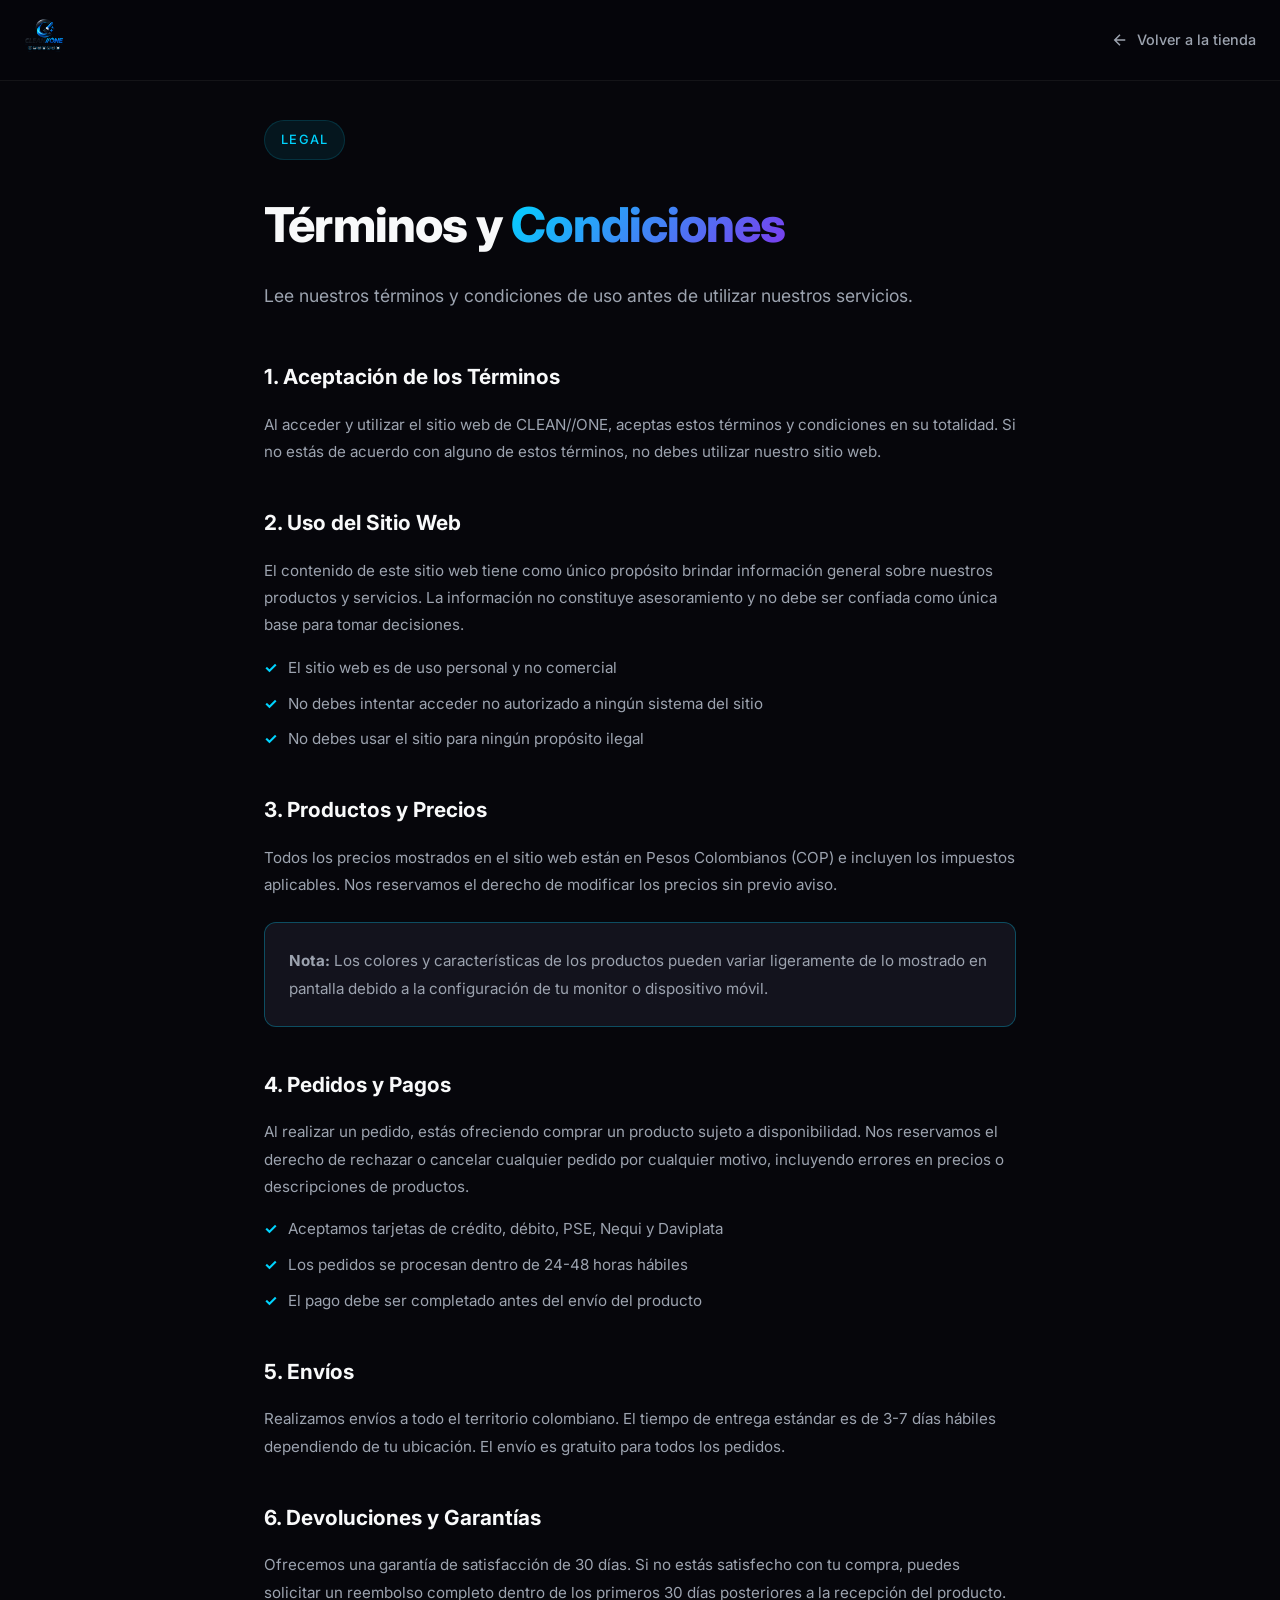
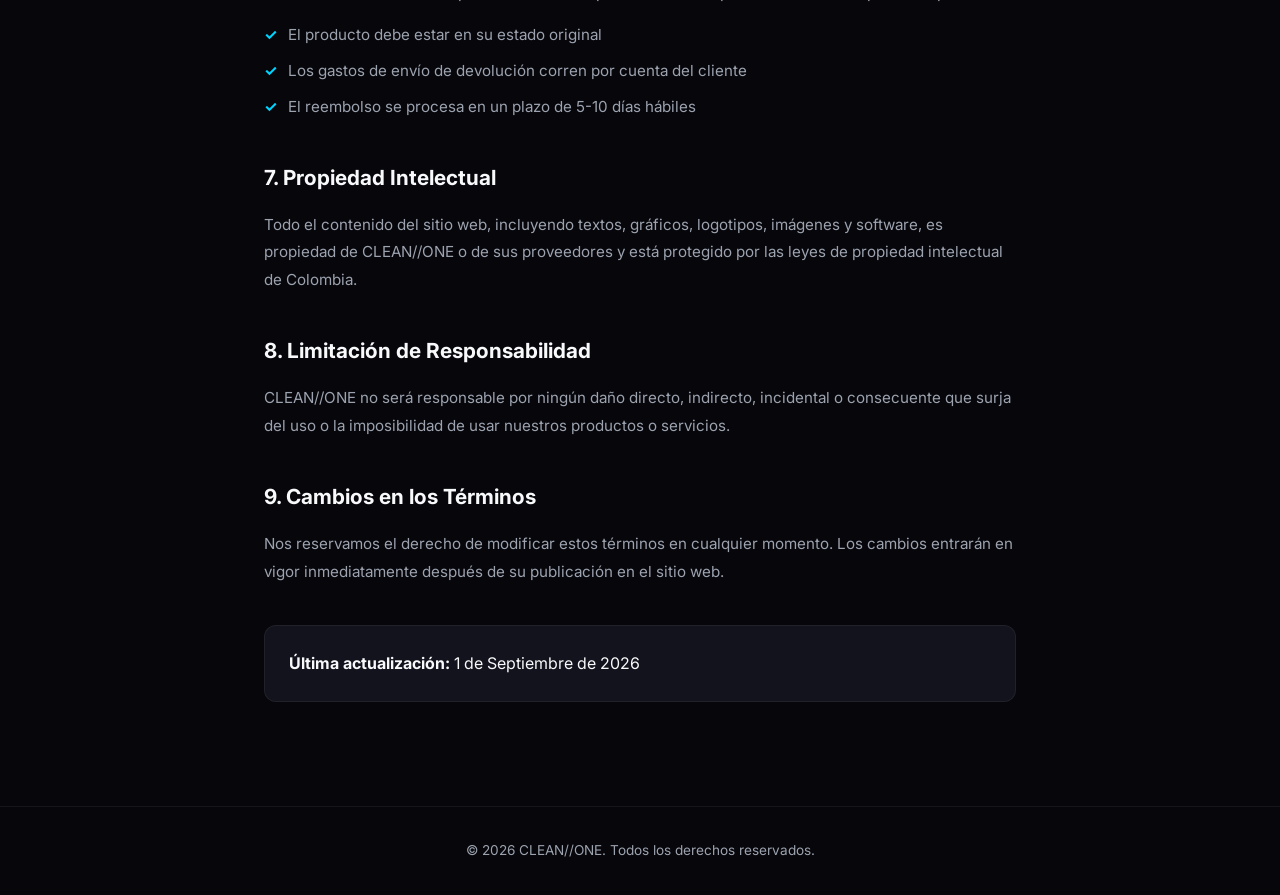
==== pages/info.html @ f703ce6a "feat: add info pages - terms, privacy, contact, support with single dynamic page" ====
<!DOCTYPE html>
<html lang="es">
<head>
    <meta charset="UTF-8">
    <meta name="viewport" content="width=device-width, initial-scale=1.0">
    <title>CLEAN//ONE - Información</title>
    <link rel="preconnect" href="https://fonts.googleapis.com">
    <link rel="preconnect" href="https://fonts.gstatic.com" crossorigin>
    <link href="https://fonts.googleapis.com/css2?family=Inter:wght@300;400;500;600;700;800&display=swap" rel="stylesheet">
    <link rel="icon" type="image/png" href="../images/logo.png">
    <style>
        :root {
            --bg-primary: #06060b;
            --bg-secondary: #0d0d14;
            --bg-card: #13131d;
            --text-primary: #f8f9fa;
            --text-secondary: #9ca3af;
            --accent-primary: #00d4ff;
            --accent-secondary: #7c3aed;
            --accent-gradient: linear-gradient(135deg, #00d4ff 0%, #7c3aed 100%);
            --border-subtle: rgba(255, 255, 255, 0.06);
        }

        * {
            margin: 0;
            padding: 0;
            box-sizing: border-box;
        }

        body {
            font-family: 'Inter', sans-serif;
            background: var(--bg-primary);
            color: var(--text-primary);
            line-height: 1.7;
        }

        ::selection {
            background: rgba(0, 212, 255, 0.3);
        }

        /* Navbar */
        .navbar {
            position: fixed;
            top: 0;
            left: 0;
            right: 0;
            z-index: 1000;
            padding: 16px 0;
            background: rgba(6, 6, 11, 0.9);
            backdrop-filter: blur(20px);
            border-bottom: 1px solid var(--border-subtle);
        }

        .nav-container {
            max-width: 1280px;
            margin: 0 auto;
            padding: 0 24px;
            display: flex;
            align-items: center;
            justify-content: space-between;
        }

        .nav-logo {
            text-decoration: none;
        }

        .nav-logo-img {
            height: 40px;
            width: auto;
        }

        .nav-back {
            display: flex;
            align-items: center;
            gap: 8px;
            color: var(--text-secondary);
            text-decoration: none;
            font-size: 0.9rem;
            font-weight: 500;
            transition: color 0.2s;
        }

        .nav-back:hover {
            color: var(--accent-primary);
        }

        .nav-back svg {
            width: 18px;
            height: 18px;
        }

        /* Content */
        .content {
            max-width: 800px;
            margin: 0 auto;
            padding: 120px 24px 80px;
        }

        .content-badge {
            display: inline-flex;
            align-items: center;
            gap: 8px;
            padding: 8px 16px;
            background: rgba(0, 212, 255, 0.08);
            border: 1px solid rgba(0, 212, 255, 0.15);
            border-radius: 9999px;
            font-size: 0.8rem;
            font-weight: 500;
            text-transform: uppercase;
            letter-spacing: 0.1em;
            color: var(--accent-primary);
            margin-bottom: 24px;
        }

        .content-title {
            font-size: clamp(2rem, 4vw, 3rem);
            font-weight: 800;
            margin-bottom: 16px;
            letter-spacing: -0.02em;
        }

        .content-title .gradient-text {
            background: var(--accent-gradient);
            -webkit-background-clip: text;
            -webkit-text-fill-color: transparent;
            background-clip: text;
        }

        .content-subtitle {
            font-size: 1.1rem;
            color: var(--text-secondary);
            margin-bottom: 48px;
            line-height: 1.7;
        }

        .content-section {
            margin-bottom: 40px;
        }

        .content-section h2 {
            font-size: 1.3rem;
            font-weight: 700;
            margin-bottom: 16px;
            color: var(--text-primary);
        }

        .content-section h3 {
            font-size: 1.1rem;
            font-weight: 600;
            margin-bottom: 12px;
            color: var(--accent-primary);
        }

        .content-section p {
            font-size: 0.95rem;
            color: var(--text-secondary);
            margin-bottom: 16px;
            line-height: 1.8;
        }

        .content-section ul {
            list-style: none;
            margin-bottom: 16px;
        }

        .content-section ul li {
            position: relative;
            padding-left: 24px;
            margin-bottom: 10px;
            font-size: 0.95rem;
            color: var(--text-secondary);
            line-height: 1.7;
        }

        .content-section ul li::before {
            content: '✓';
            position: absolute;
            left: 0;
            color: var(--accent-primary);
            font-weight: 700;
        }

        .highlight-box {
            background: var(--bg-card);
            border: 1px solid var(--border-subtle);
            border-radius: 12px;
            padding: 24px;
            margin: 24px 0;
        }

        .highlight-box.accent {
            border-color: rgba(0, 212, 255, 0.3);
        }

        .highlight-box p {
            margin-bottom: 0;
        }

        /* Contact Grid */
        .contact-grid {
            display: grid;
            grid-template-columns: repeat(auto-fit, minmax(220px, 1fr));
            gap: 20px;
            margin: 24px 0;
        }

        .contact-card {
            background: var(--bg-card);
            border: 1px solid var(--border-subtle);
            border-radius: 12px;
            padding: 24px;
            text-align: center;
            transition: all 0.3s ease;
        }

        .contact-card:hover {
            border-color: var(--accent-primary);
            transform: translateY(-4px);
        }

        .contact-icon {
            font-size: 2rem;
            margin-bottom: 12px;
        }

        .contact-card h3 {
            font-size: 1rem;
            font-weight: 600;
            margin-bottom: 8px;
        }

        .contact-card p {
            font-size: 0.85rem;
            color: var(--text-secondary);
        }

        .contact-card a {
            color: var(--accent-primary);
            text-decoration: none;
        }

        .contact-card a:hover {
            text-decoration: underline;
        }

        /* Footer */
        .footer {
            padding: 32px 0;
            border-top: 1px solid var(--border-subtle);
            text-align: center;
        }

        .footer p {
            color: var(--text-secondary);
            font-size: 0.85rem;
        }

        /* Responsive */
        @media (max-width: 768px) {
            .content {
                padding: 100px 16px 60px;
            }

            .contact-grid {
                grid-template-columns: 1fr;
            }
        }
    </style>
</head>
<body>
    <!-- NAVBAR -->
    <nav class="navbar">
        <div class="nav-container">
            <a href="../index.html" class="nav-logo">
                <img src="../images/logo.png" alt="CLEAN//ONE" class="nav-logo-img">
            </a>
            <a href="../index.html" class="nav-back">
                <svg viewBox="0 0 24 24" fill="none" stroke="currentColor" stroke-width="2">
                    <path d="M19 12H5M12 19l-7-7 7-7"/>
                </svg>
                Volver a la tienda
            </a>
        </div>
    </nav>

    <!-- CONTENT -->
    <main class="content" id="content">
        <!-- Content will be loaded dynamically based on URL parameter -->
    </main>

    <!-- FOOTER -->
    <footer class="footer">
        <div class="container">
            <p>&copy; 2026 CLEAN//ONE. Todos los derechos reservados.</p>
        </div>
    </footer>

    <script>
        const sections = {
            terminos: {
                badge: 'Legal',
                title: 'Términos y <span class="gradient-text">Condiciones</span>',
                subtitle: 'Lee nuestros términos y condiciones de uso antes de utilizar nuestros servicios.',
                content: `
                    <div class="content-section">
                        <h2>1. Aceptación de los Términos</h2>
                        <p>Al acceder y utilizar el sitio web de CLEAN//ONE, aceptas estos términos y condiciones en su totalidad. Si no estás de acuerdo con alguno de estos términos, no debes utilizar nuestro sitio web.</p>
                    </div>

                    <div class="content-section">
                        <h2>2. Uso del Sitio Web</h2>
                        <p>El contenido de este sitio web tiene como único propósito brindar información general sobre nuestros productos y servicios. La información no constituye asesoramiento y no debe ser confiada como única base para tomar decisiones.</p>
                        <ul>
                            <li>El sitio web es de uso personal y no comercial</li>
                            <li>No debes intentar acceder no autorizado a ningún sistema del sitio</li>
                            <li>No debes usar el sitio para ningún propósito ilegal</li>
                        </ul>
                    </div>

                    <div class="content-section">
                        <h2>3. Productos y Precios</h2>
                        <p>Todos los precios mostrados en el sitio web están en Pesos Colombianos (COP) e incluyen los impuestos aplicables. Nos reservamos el derecho de modificar los precios sin previo aviso.</p>
                        <div class="highlight-box accent">
                            <p><strong>Nota:</strong> Los colores y características de los productos pueden variar ligeramente de lo mostrado en pantalla debido a la configuración de tu monitor o dispositivo móvil.</p>
                        </div>
                    </div>

                    <div class="content-section">
                        <h2>4. Pedidos y Pagos</h2>
                        <p>Al realizar un pedido, estás ofreciendo comprar un producto sujeto a disponibilidad. Nos reservamos el derecho de rechazar o cancelar cualquier pedido por cualquier motivo, incluyendo errores en precios o descripciones de productos.</p>
                        <ul>
                            <li>Aceptamos tarjetas de crédito, débito, PSE, Nequi y Daviplata</li>
                            <li>Los pedidos se procesan dentro de 24-48 horas hábiles</li>
                            <li>El pago debe ser completado antes del envío del producto</li>
                        </ul>
                    </div>

                    <div class="content-section">
                        <h2>5. Envíos</h2>
                        <p>Realizamos envíos a todo el territorio colombiano. El tiempo de entrega estándar es de 3-7 días hábiles dependiendo de tu ubicación. El envío es gratuito para todos los pedidos.</p>
                    </div>

                    <div class="content-section">
                        <h2>6. Devoluciones y Garantías</h2>
                        <p>Ofrecemos una garantía de satisfacción de 30 días. Si no estás satisfecho con tu compra, puedes solicitar un reembolso completo dentro de los primeros 30 días posteriores a la recepción del producto.</p>
                        <ul>
                            <li>El producto debe estar en su estado original</li>
                            <li>Los gastos de envío de devolución corren por cuenta del cliente</li>
                            <li>El reembolso se procesa en un plazo de 5-10 días hábiles</li>
                        </ul>
                    </div>

                    <div class="content-section">
                        <h2>7. Propiedad Intelectual</h2>
                        <p>Todo el contenido del sitio web, incluyendo textos, gráficos, logotipos, imágenes y software, es propiedad de CLEAN//ONE o de sus proveedores y está protegido por las leyes de propiedad intelectual de Colombia.</p>
                    </div>

                    <div class="content-section">
                        <h2>8. Limitación de Responsabilidad</h2>
                        <p>CLEAN//ONE no será responsable por ningún daño directo, indirecto, incidental o consecuente que surja del uso o la imposibilidad de usar nuestros productos o servicios.</p>
                    </div>

                    <div class="content-section">
                        <h2>9. Cambios en los Términos</h2>
                        <p>Nos reservamos el derecho de modificar estos términos en cualquier momento. Los cambios entrarán en vigor inmediatamente después de su publicación en el sitio web.</p>
                    </div>

                    <div class="highlight-box">
                        <p><strong>Última actualización:</strong> 1 de Septiembre de 2026</p>
                    </div>
                `
            },

            privacidad: {
                badge: 'Privacidad',
                title: 'Política de <span class="gradient-text">Privacidad</span>',
                subtitle: 'Tu privacidad es importante para nosotros. Conoce cómo recopilamos, usamos y protegemos tu información.',
                content: `
                    <div class="content-section">
                        <h2>1. Información que Recopilamos</h2>
                        <p>Recopilamos información que nos proporcionas directamente al realizar una compra o contactarnos:</p>
                        <ul>
                            <li>Nombre y apellidos</li>
                            <li>Dirección de correo electrónico</li>
                            <li>Dirección de envío</li>
                            <li>Número de teléfono</li>
                            <li>Información de pago (procesada de forma segura)</li>
                        </ul>
                    </div>

                    <div class="content-section">
                        <h2>2. Cómo Usamos tu Información</h2>
                        <p>Utilizamos la información recopilada para:</p>
                        <ul>
                            <li>Procesar y enviar tus pedidos</li>
                            <li>Enviarte actualizaciones sobre tu pedido</li>
                            <li>Responder a tus consultas y solicitudes de soporte</li>
                            <li>Enviarte información sobre productos y ofertas (solo si suscribiste)</li>
                            <li>Mejorar nuestros productos y servicios</li>
                        </ul>
                    </div>

                    <div class="content-section">
                        <h2>3. Protección de tu Información</h2>
                        <p>Implementamos medidas de seguridad técnicas y organizativas para proteger tu información personal contra acceso no autorizado, alteración, divulgación o destrucción.</p>
                        <div class="highlight-box accent">
                            <p><strong>Seguridad:</strong> Todos los pagos se procesan a través de pasarelas de pago seguras con encriptación SSL. No almacenamos datos de tarjetas de crédito en nuestros servidores.</p>
                        </div>
                    </div>

                    <div class="content-section">
                        <h2>4. Compartir tu Información</h2>
                        <p>No vendemos ni compartimos tu información personal con terceros, excepto:</p>
                        <ul>
                            <li>Con empresas de envío para entregar tu pedido</li>
                            <li>Cuando sea requerido por la ley</li>
                            <li>Para proteger los derechos de CLEAN//ONE</li>
                        </ul>
                    </div>

                    <div class="content-section">
                        <h2>5. Cookies</h2>
                        <p>Utilizamos cookies y tecnologías similares para mejorar tu experiencia en nuestro sitio web, analizar el tráfico y personalizar el contenido. Puedes configurar tu navegador para rechazar cookies.</p>
                    </div>

                    <div class="content-section">
                        <h2>6. Tus Derechos</h2>
                        <p>De acuerdo con la Ley 1581 de 2012 de Protección de Datos Personales en Colombia, tienes derecho a:</p>
                        <ul>
                            <li>Conocer, actualizar y rectificar tus datos personales</li>
                            <li>Solicitar prueba de la autorización otorgada</li>
                            <li>Ser informado sobre el uso de tus datos</li>
                            <li>Revocar la autorización y/o solicitar la supresión de tus datos</li>
                            <li>Presentar quejas ante la SIC</li>
                        </ul>
                    </div>

                    <div class="content-section">
                        <h2>7. Retención de Datos</h2>
                        <p>Conservamos tu información personal solo durante el tiempo necesario para los fines para los que fue recopilada, o según lo requiera la ley.</p>
                    </div>

                    <div class="content-section">
                        <h2>8. Contacto</h2>
                        <p>Si tienes preguntas sobre esta política de privacidad o sobre el manejo de tus datos personales, puedes contactarnos a través de nuestros canales de soporte.</p>
                    </div>

                    <div class="highlight-box">
                        <p><strong>Última actualización:</strong> 1 de Septiembre de 2026</p>
                    </div>
                `
            },

            contacto: {
                badge: 'Contacto',
                title: 'Hablemos <span class="gradient-text">Juntos</span>',
                subtitle: '¿Tienes alguna pregunta, sugerencia o necesitas ayuda? Estamos aquí para ti.',
                content: `
                    <div class="contact-grid">
                        <div class="contact-card">
                            <div class="contact-icon">📧</div>
                            <h3>Email</h3>
                            <p><a href="mailto:soporte@cleanone.com">soporte@cleanone.com</a></p>
                            <p>Respuesta en 24 horas</p>
                        </div>
                        <div class="contact-card">
                            <div class="contact-icon">💬</div>
                            <h3>WhatsApp</h3>
                            <p><a href="https://wa.me/573001234567" target="_blank">+57 300 123 4567</a></p>
                            <p>Lun - Vie, 9am - 6pm</p>
                        </div>
                        <div class="contact-card">
                            <div class="contact-icon">📸</div>
                            <h3>Instagram</h3>
                            <p><a href="https://instagram.com/cleanone" target="_blank">@cleanone</a></p>
                            <p>Direct Messages</p>
                        </div>
                    </div>

                    <div class="content-section">
                        <h2>¿En qué podemos ayudarte?</h2>
                        <p>Nuestro equipo de soporte está disponible para resolver cualquier duda que tengas sobre:</p>
                        <ul>
                            <li>Información sobre productos y precios</li>
                            <li>Estado de tu pedido y envío</li>
                            <li>Devoluciones y garantías</li>
                            <li>Soporte técnico para el uso de nuestros productos</li>
                            <li>Sugerencias y feedback</li>
                        </ul>
                    </div>

                    <div class="highlight-box accent">
                        <h3>⏰ Horario de Atención</h3>
                        <p>Lunes a Viernes: 9:00 AM - 6:00 PM<br>
                        Sábado: 9:00 AM - 1:00 PM<br>
                        Domingos y festivos: Cerrado</p>
                    </div>

                    <div class="content-section">
                        <h2>Ubicación</h2>
                        <p>Estamos ubicados en Colombia y realizamos envíos a todo el territorio nacional. Nuestro equipo de atención al cliente trabaja de forma remota para brindarte el mejor servicio.</p>
                    </div>
                `
            },

            soporte: {
                badge: 'Soporte',
                title: 'Centro de <span class="gradient-text">Soporte</span>',
                subtitle: 'Encuentra respuestas a tus preguntas frecuentes o contacta con nuestro equipo de soporte.',
                content: `
                    <div class="content-section">
                        <h2>Preguntas Frecuentes</h2>
                        
                        <h3>¿Cómo limpio correctamente mi kit CLEAN//ONE?</h3>
                        <p>Para obtener los mejores resultados:</p>
                        <ul>
                            <li>Aplica el spray de limpieza directamente sobre la superficie o en un paño de microfibra</li>
                            <li>Frota suavemente con movimientos circulares</li>
                            <li>Utiliza el cepillo de cerdas suaves para eliminar el polvo de las áreas difíciles</li>
                            <li>Para audífonos, usa la herramienta especializada con cuidado</li>
                        </ul>

                        <h3>¿El kit es seguro para todos mis dispositivos?</h3>
                        <p>Sí, todos nuestros productos están diseñados para ser seguros en todo tipo de dispositivos electrónicos, incluyendo:</p>
                        <ul>
                            <li>Laptops y computadores de escritorio</li>
                            <li>Smartphones y tablets</li>
                            <li>Audífonos y parlantes</li>
                            <li>Cámaras y lentes</li>
                            <li>Consolas de videojuegos</li>
                            <li>Monitores y pantallas</li>
                        </ul>

                        <h3>¿Cuánto dura el spray de limpieza?</h3>
                        <p>El spray de limpieza de 30ml dura aproximadamente 3 meses de uso regular (limpiando tus dispositivos 2-3 veces por semana). Las herramientas físicas (cepillos, paños) duran años con el cuidado adecuado.</p>
                    </div>

                    <div class="highlight-box accent">
                        <h3>📦 Mi producto llegó dañado</h3>
                        <p>Si tu producto llegó con algún daño, contáctanos dentro de las primeras 48 horas con photos del daño y tu número de pedido. Te enviaremos un reemplazo sin costo adicional.</p>
                    </div>

                    <div class="content-section">
                        <h3>¿Cómo puedo hacer un reclamo?</h3>
                        <p>Para hacer un reclamo o solicitar una devolución:</p>
                        <ul>
                            <li>Envía un email a <strong>soporte@cleanone.com</strong> con tu número de pedido</li>
                            <li>Describe el problema brevemente</li>
                            <li>Incluye fotos si es necesario</li>
                            <li>Te responderemos en un máximo de 24 horas hábiles</li>
                        </ul>
                    </div>

                    <div class="content-section">
                        <h3>¿Ofrecen garantía?</h3>
                        <p>Sí, todos nuestros productos cuentan con garantía de satisfacción de 30 días. Si no estás completamente satisfecho, te devolvemos tu dinero completo. También ofrecemos garantía de 6 meses contra defectos de fabricación.</p>
                    </div>

                    <div class="highlight-box">
                        <h3>¿Necesitas más ayuda?</h3>
                        <p>Si no encontraste la respuesta que buscabas, no dudes en contactarnos directamente a través de nuestro <a href="contacto.html" style="color: var(--accent-primary);">centro de contacto</a>. Nuestro equipo te responderá lo antes posible.</p>
                    </div>
                `
            }
        };

        // Get section from URL parameter
        const urlParams = new URLSearchParams(window.location.search);
        const section = urlParams.get('section');

        // Load content
        const contentEl = document.getElementById('content');
        
        if (section && sections[section]) {
            const data = sections[section];
            document.title = `CLEAN//ONE - ${data.badge}`;
            
            contentEl.innerHTML = `
                <div class="content-badge">${data.badge}</div>
                <h1 class="content-title">${data.title}</h1>
                <p class="content-subtitle">${data.subtitle}</p>
                ${data.content}
            `;
        } else {
            // Default: redirect to terminos
            window.location.search = 'section=terminos';
        }
    </script>
</body>
</html>
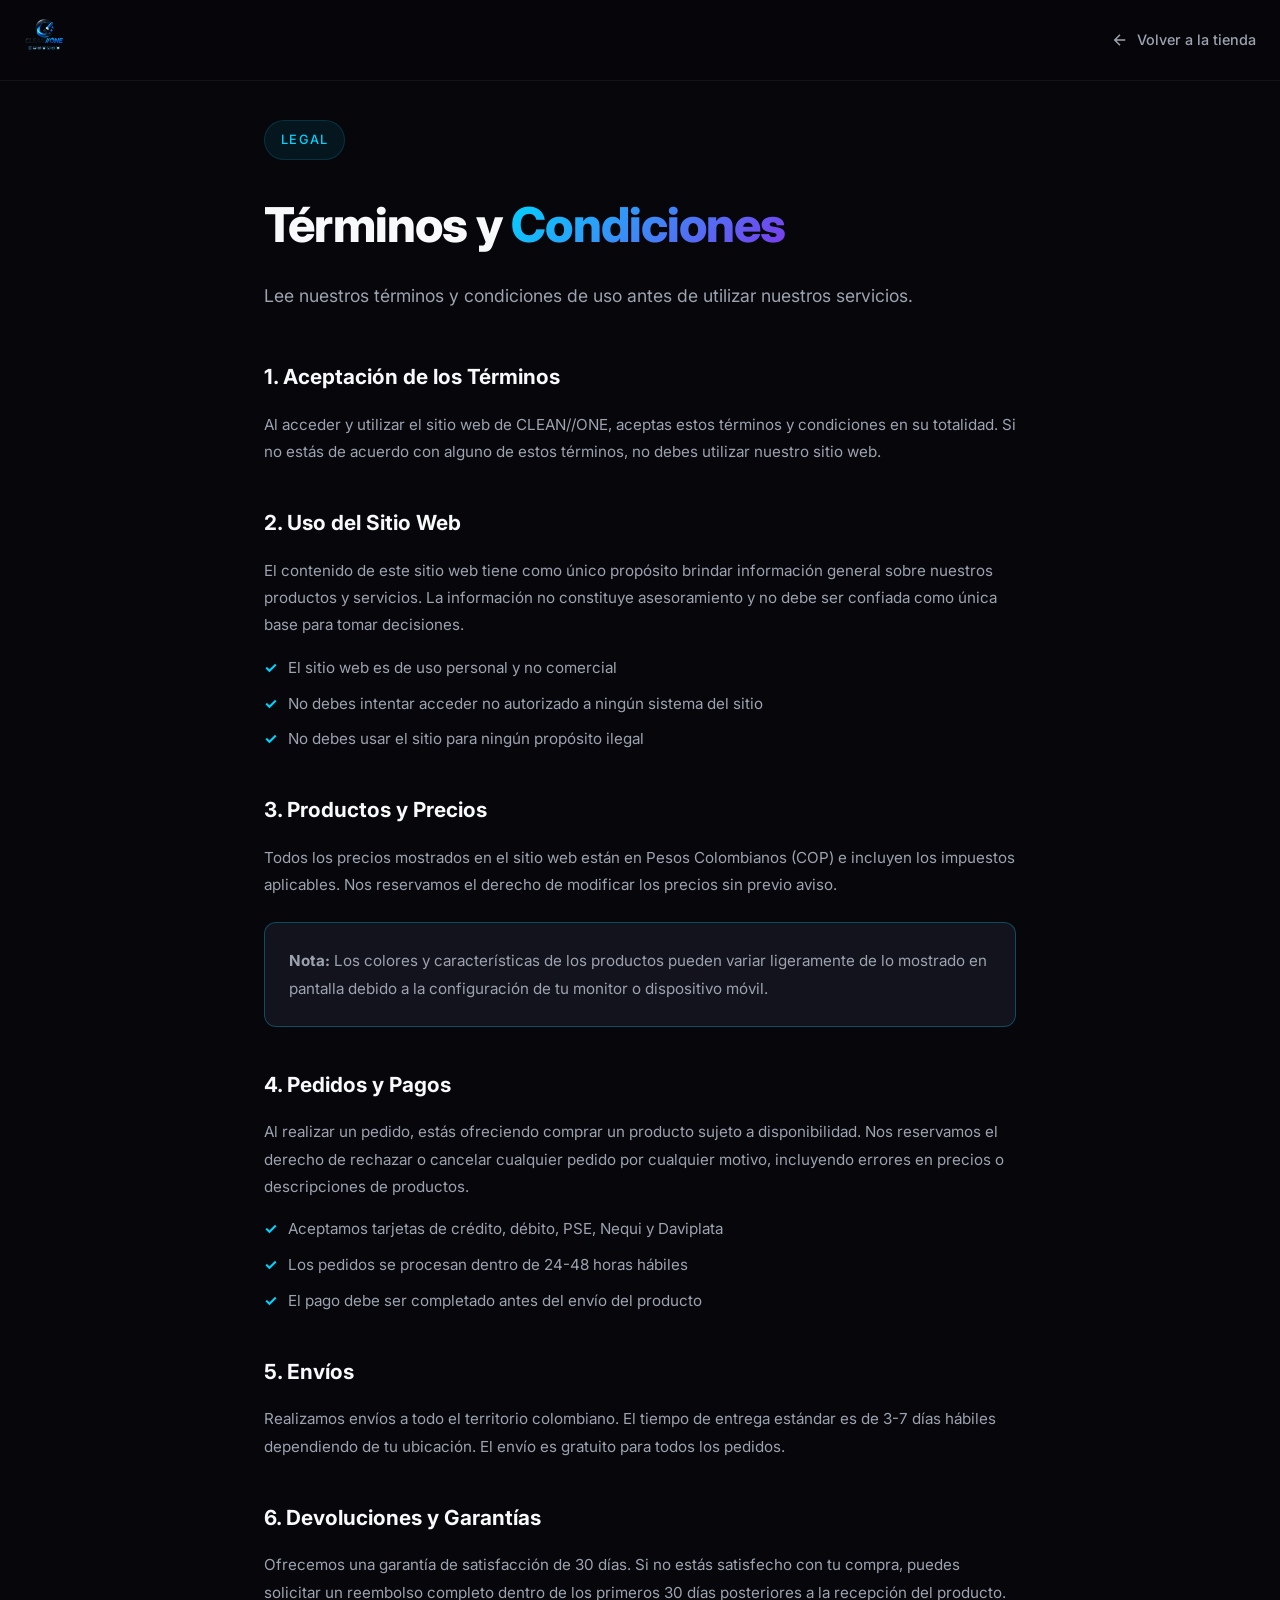
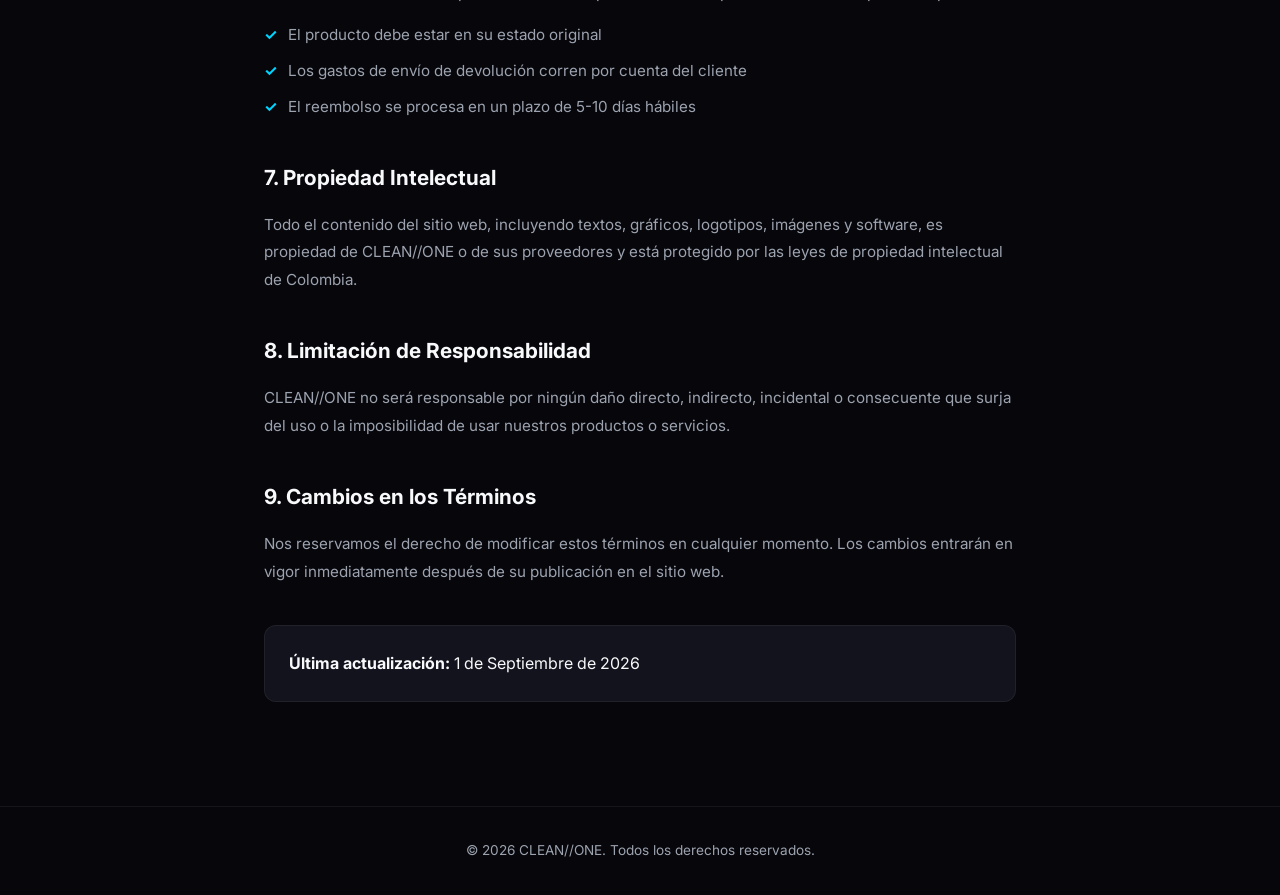
==== commit ff5dd8a9: "perf: optimize images (webp), minify CSS/JS, remove unused 2MB image" ====
--- a/pages/info.html
+++ b/pages/info.html
@@ -272,7 +272,10 @@
     <nav class="navbar">
         <div class="nav-container">
             <a href="../index.html" class="nav-logo">
-                <img src="../images/logo.png" alt="CLEAN//ONE" class="nav-logo-img">
+                <picture>
+                    <source srcset="../images/logo.webp" type="image/webp">
+                    <img src="../images/logo.png" alt="CLEAN//ONE" class="nav-logo-img">
+                </picture>
             </a>
             <a href="../index.html" class="nav-back">
                 <svg viewBox="0 0 24 24" fill="none" stroke="currentColor" stroke-width="2">
